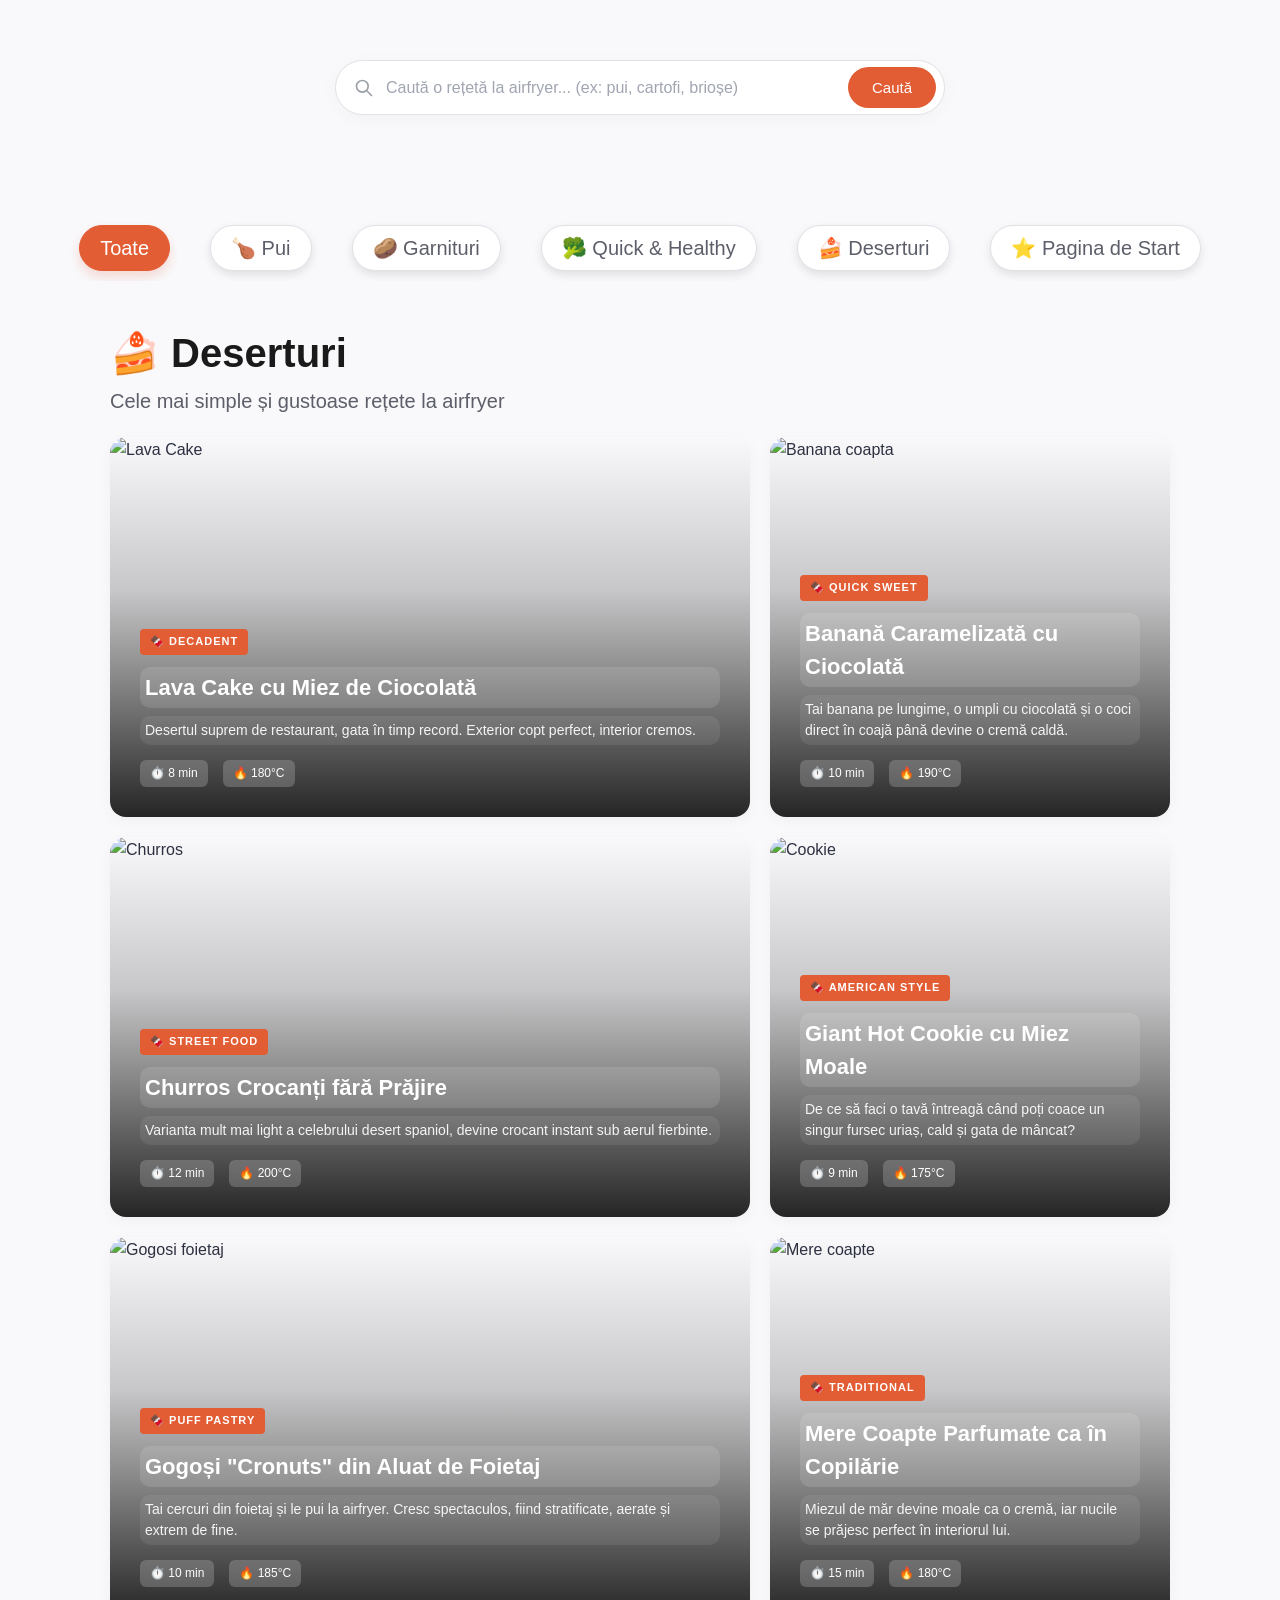
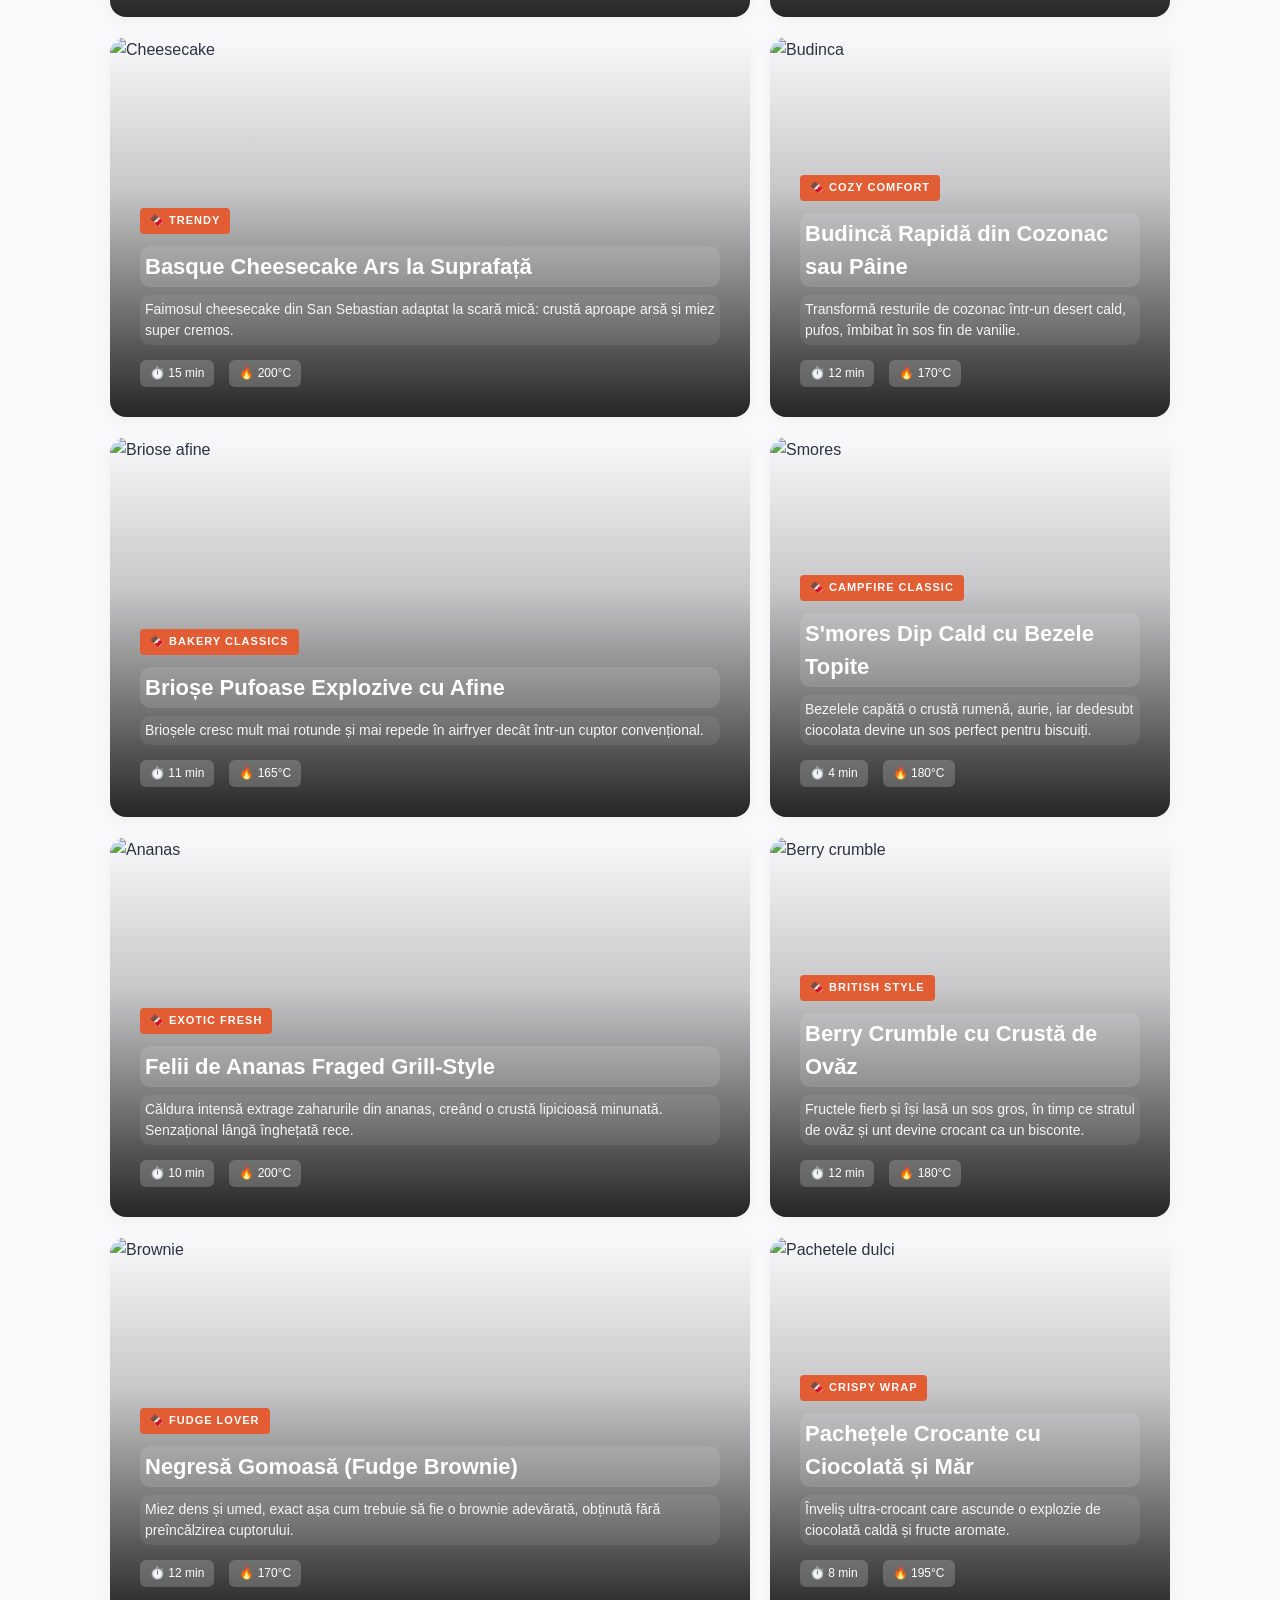
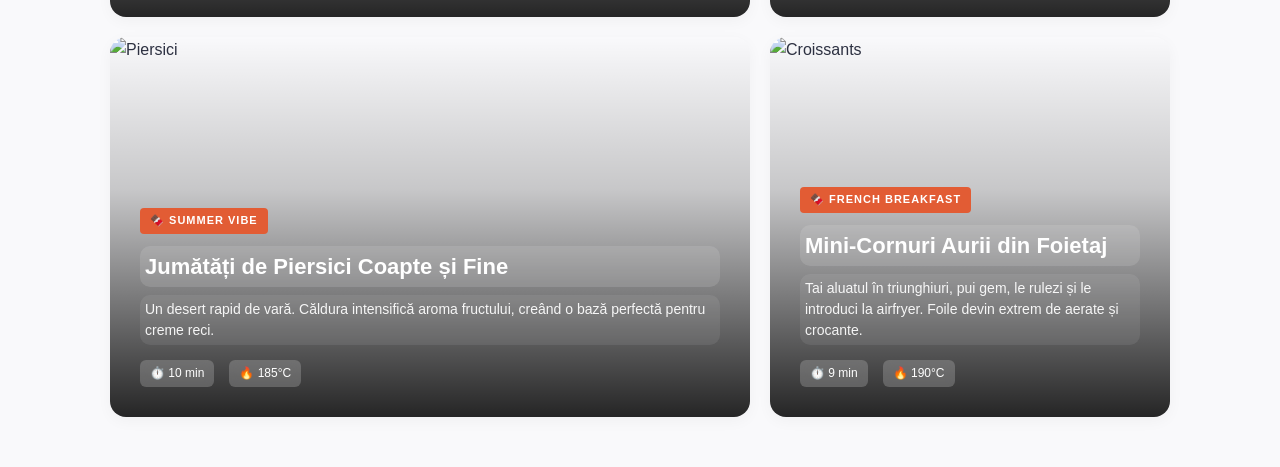
==== deserturi.html @ 23958c7d "Add files via upload" ====
<!DOCTYPE html>
<html lang="en">
<head>
    <meta charset="UTF-8">
    <meta name="viewport" content="width=device-width, initial-scale=1.0">
    <title>Retete rapide pentru airfryer</title>
    
    <link rel = "stylesheet" href = "style.css">
    <link rel = "stylesheet" href = "search_bar.css">
    <link rel = "stylesheet" href = "buttons.css">
    <link rel = "stylesheet" href = "weekly_meals.css">
</head>
<body>

    <section class="search-container">
    <div class="search-wrapper">
        <svg class="search-icon" xmlns="http://www.w3.org/2000/svg" fill="none" viewBox="0 0 24 24" stroke="currentColor">
            <path stroke-linecap="round" stroke-linejoin="round" stroke-width="2" d="M21 21l-6-6m2-5a7 7 0 11-14 0 7 7 0 0114 0z" />
        </svg>
        
        <input type="text" id="recipe-search" placeholder="Caută o rețetă la airfryer... (ex: pui, cartofi, brioșe)" autocomplete="off">
        
        <button type="button" class="search-btn">Caută</button>
    </div>
</section>

    <div class="quick-tags">
    <button class="tag-btn active">Toate</button>
    <button class="tag-btn">🍗 Pui</button>
    <button class="tag-btn">🥔 Garnituri</button>
    <button class="tag-btn">🥦 Quick & Healthy</button>
    <button class="tag-btn">🍰 Deserturi</button>
    <button class="tag-btn">⭐️ Pagina de Start</button>
</div>

<section class="weekly-highlights">
    <div class="weekly-header">
        <h2>🍰 Deserturi</h2>
        <p>Cele mai simple și gustoase rețete la airfryer</p>
    </div>

    <div class="highlights-container">
        <!-- REȚETA 1: LAVA CAKE (LAVĂ DE CIOCOLATĂ) -->
<article class="highlight-card">
    <img src="https://tse4.mm.bing.net/th/id/OIP.wEXzaki8AdE9NDPlQz27PQHaHa?w=1600&h=1600&rs=1&pid=ImgDetMain&o=7&rm=3" alt="Lava Cake" class="highlight-img">
    <div class="highlight-ingredients-overlay">
        <h4>🛒 Ingrediente rapide:</h4>
        <ul>
            <li>50g ciocolată neagră (topită)</li>
            <li>30g unt</li>
            <li>1 ou întreg</li>
            <li>20g zahăr</li>
            <li>15g făină</li>
            <li>*Formă ramekin din ceramică</li>
        </ul>
    </div>
    <div class="highlight-overlay">
        <span class="highlight-badge">🍫 Decadent</span>
        <h3>Lava Cake cu Miez de Ciocolată</h3>
        <p>Desertul suprem de restaurant, gata în timp record. Exterior copt perfect, interior cremos.</p>
        <div class="highlight-meta"><span>⏱️ 8 min</span><span>🔥 180°C</span></div>
    </div>
</article>

<!-- REȚETA 2: BANA-SPLIT COAPTĂ -->
<article class="highlight-card">
    <img src="https://hips.hearstapps.com/hmg-prod/images/banana-split-index-6478e3976e52d.jpg?crop=1.00xw:1.00xh;0" alt="Banana coapta" class="highlight-img">
    <div class="highlight-ingredients-overlay">
        <h4>🛒 Ingrediente rapide:</h4>
        <ul>
            <li>1 banană mare coaptă (cu coajă)</li>
            <li>10g bobițe de ciocolată</li>
            <li>3-4 nuci zdrobite</li>
            <li>Un praf de scorțișoară</li>
            <li>Înghețată</li>
        </ul>
    </div>
    <div class="highlight-overlay">
        <span class="highlight-badge">🍫 Quick Sweet</span>
        <h3>Banană Caramelizată cu Ciocolată</h3>
        <p>Tai banana pe lungime, o umpli cu ciocolată și o coci direct în coajă până devine o cremă caldă.</p>
        <div class="highlight-meta"><span>⏱️ 10 min</span><span>🔥 190°C</span></div>
    </div>
</article>

<!-- REȚETA 3: CHURROS SPANIOL -->
<article class="highlight-card">
    <img src="https://www.carveyourcraving.com/wp-content/uploads/2022/11/Churros-without-eggs.jpg" alt="Churros" class="highlight-img">
    <div class="highlight-ingredients-overlay">
        <h4>🛒 Ingrediente rapids:</h4>
        <ul>
            <li>Aluat opărit (choux) clasic</li>
            <li>20g unt topit (pentru uns)</li>
            <li>3 linguri zahăr brun</li>
            <li>1 linguriță scorțișoară</li>
        </ul>
    </div>
    <div class="highlight-overlay">
        <span class="highlight-badge">🍫 Street Food</span>
        <h3>Churros Crocanți fără Prăjire</h3>
        <p>Varianta mult mai light a celebrului desert spaniol, devine crocant instant sub aerul fierbinte.</p>
        <div class="highlight-meta"><span>⏱️ 12 min</span><span>🔥 200°C</span></div>
    </div>
</article>

<!-- REȚETA 4: COOKIE URIAȘĂ CU CIOCOLATĂ -->
<article class="highlight-card">
    <img src="https://images.unsplash.com/photo-1499636136210-6f4ee915583e?q=80&w=600&auto=format&fit=crop" alt="Cookie" class="highlight-img">
    <div class="highlight-ingredients-overlay">
        <h4>🛒 Ingrediente rapide:</h4>
        <ul>
            <li>50g făină</li>
            <li>25g unt moale</li>
            <li>20g zahăr brun</li>
            <li>1 lingură lapte</li>
            <li>30g ciocolată bucăți</li>
            <li>*Hârtie de copt</li>
        </ul>
    </div>
    <div class="highlight-overlay">
        <span class="highlight-badge">🍫 American Style</span>
        <h3>Giant Hot Cookie cu Miez Moale</h3>
        <p>De ce să faci o tavă întreagă când poți coace un singur fursec uriaș, cald și gata de mâncat?</p>
        <div class="highlight-meta"><span>⏱️ 9 min</span><span>🔥 175°C</span></div>
    </div>
</article>

<!-- REȚETA 5: GOGOȘI RAPIDE DIN FOIETAJ -->
<article class="highlight-card">
    <img src="https://images.unsplash.com/photo-1551024601-bec78aea704b?q=80&w=600&auto=format&fit=crop" alt="Gogosi foietaj" class="highlight-img">
    <div class="highlight-ingredients-overlay">
        <h4>🛒 Ingrediente rapide:</h4>
        <ul>
            <li>1 aluat de foietaj proaspăt</li>
            <li>20ml lapte (pentru uns)</li>
            <li>Zahăr pudră cu aromă de vanilie</li>
            <li>Sos de ciocolată sau gem (opțional)</li>
        </ul>
    </div>
    <div class="highlight-overlay">
        <span class="highlight-badge">🍫 Puff Pastry</span>
        <h3>Gogoși "Cronuts" din Aluat de Foietaj</h3>
        <p>Tai cercuri din foietaj și le pui la airfryer. Cresc spectaculos, fiind stratificate, aerate și extrem de fine.</p>
        <div class="highlight-meta"><span>⏱️ 10 min</span><span>🔥 185°C</span></div>
    </div>
</article>

<!-- REȚETA 6: MERE COAPTE CU NUCI ȘI MIERE -->
<article class="highlight-card">
    <img src="https://images.unsplash.com/photo-1607330289024-1535c6b4e1c1?q=80&w=600&auto=format&fit=crop" alt="Mere coapte" class="highlight-img">
    <div class="highlight-ingredients-overlay">
        <h4>🛒 Ingrediente rapide:</h4>
        <ul>
            <li>2 mere mari (scobite de cotor)</li>
            <li>30g miez de nucă mărunțit</li>
            <li>1 lingură stafide & 1 lg miere</li>
            <li>Scorțișoară & un cubuleț de unt</li>
        </ul>
    </div>
    <div class="highlight-overlay">
        <span class="highlight-badge">🍫 Traditional</span>
        <h3>Mere Coapte Parfumate ca în Copilărie</h3>
        <p>Miezul de măr devine moale ca o cremă, iar nucile se prăjesc perfect în interiorul lui.</p>
        <div class="highlight-meta"><span>⏱️ 15 min</span><span>🔥 180°C</span></div>
    </div>
</article>

<!-- REȚETA 7: MINI CHEESECAKE BASQUE -->
<article class="highlight-card">
    <img src="https://images.unsplash.com/photo-1524351199679-46cddf530c04?q=80&w=600&auto=format&fit=crop" alt="Cheesecake" class="highlight-img">
    <div class="highlight-ingredients-overlay">
        <h4>🛒 Ingrediente rapide:</h4>
        <ul>
            <li>150g cremă de brânză grasă</li>
            <li>1 ou mediu & 40g zahăr</li>
            <li>50ml smântână lichidă (35%)</li>
            <li>5g amidon de porumb</li>
        </ul>
    </div>
    <div class="highlight-overlay">
        <span class="highlight-badge">🍫 Trendy</span>
        <h3>Basque Cheesecake Ars la Suprafață</h3>
        <p>Faimosul cheesecake din San Sebastian adaptat la scară mică: crustă aproape arsă și miez super cremos.</p>
        <div class="highlight-meta"><span>⏱️ 15 min</span><span>🔥 200°C</span></div>
    </div>
</article>

<!-- REȚETA 8: BREAD PUDDING (BUDINĂ DE PÂINE) -->
<article class="highlight-card">
    <img src="https://images.unsplash.com/photo-1600431521340-491eca880813?q=80&w=600&auto=format&fit=crop" alt="Budinca" class="highlight-img">
    <div class="highlight-ingredients-overlay">
        <h4>🛒 Ingrediente rapide:</h4>
        <ul>
            <li>2 felii cozonac sau pâine veche</li>
            <li>1 ou bătut + 80ml lapte</li>
            <li>10g zahăr vanilat</li>
            <li>10g merișoare sau ciocolată</li>
        </ul>
    </div>
    <div class="highlight-overlay">
        <span class="highlight-badge">🍫 Cozy Comfort</span>
        <h3>Budincă Rapidă din Cozonac sau Pâine</h3>
        <p>Transformă resturile de cozonac într-un desert cald, pufos, îmbibat în sos fin de vanilie.</p>
        <div class="highlight-meta"><span>⏱️ 12 min</span><span>🔥 170°C</span></div>
    </div>
</article>

<!-- REȚETA 9: BRIOȘE CU AFINE (MUFFINS) -->
<article class="highlight-card">
    <img src="https://images.unsplash.com/photo-1607958996333-41aef7caefaa?q=80&w=600&auto=format&fit=crop" alt="Briose afine" class="highlight-img">
    <div class="highlight-ingredients-overlay">
        <h4>🛒 Ingrediente rapide:</h4>
        <ul>
            <li>70g făină & 1/2 lgț praf copt</li>
            <li>1 ou, 30ml ulei & 30g zahăr</li>
            <li>O mână de afine proaspete</li>
            <li>*Forme de brioșe din silicon</li>
        </ul>
    </div>
    <div class="highlight-overlay">
        <span class="highlight-badge">🍫 Bakery Classics</span>
        <h3>Brioșe Pufoase Explozive cu Afine</h3>
        <p>Brioșele cresc mult mai rotunde și mai repede în airfryer decât într-un cuptor convențional.</p>
        <div class="highlight-meta"><span>⏱️ 11 min</span><span>🔥 165°C</span></div>
    </div>
</article>

<!-- REȚETA 10: S'MORES CAFE-DELIGHT -->
<article class="highlight-card">
    <img src="https://images.unsplash.com/photo-1541414779316-956a5084c0d4?q=80&w=600&auto=format&fit=crop" alt="Smores" class="highlight-img">
    <div class="highlight-ingredients-overlay">
        <h4>🛒 Ingrediente rapide:</h4>
        <ul>
            <li>4 biscuiți digestivi mari</li>
            <li>4 bezele pufoase (Marshmallows)</li>
            <li>50g ciocolată cu lapte ruptă cuburi</li>
            <li>*Tăviță mică de aluminiu</li>
        </ul>
    </div>
    <div class="highlight-overlay">
        <span class="highlight-badge">🍫 Campfire Classic</span>
        <h3>S'mores Dip Cald cu Bezele Topite</h3>
        <p>Bezelele capătă o crustă rumenă, aurie, iar dedesubt ciocolata devine un sos perfect pentru biscuiți.</p>
        <div class="highlight-meta"><span>⏱️ 4 min</span><span>🔥 180°C</span></div>
    </div>
</article>

<!-- REȚETA 11: ANANAS CARAMELIZAT CU ÎNGHEȚATĂ -->
<article class="highlight-card">
    <img src="https://images.unsplash.com/photo-1550258987-190a2d41a8ba?q=80&w=600&auto=format&fit=crop" alt="Ananas" class="highlight-img">
    <div class="highlight-ingredients-overlay">
        <h4>🛒 Ingrediente rapide:</h4>
        <ul>
            <li>2 felii groase de ananas proaspăt</li>
            <li>1 linguriță zahăr brun</li>
            <li>Un praf de scorțișoară</li>
            <li>*Înghețată de vanilie (la servire)</li>
        </ul>
    </div>
    <div class="highlight-overlay">
        <span class="highlight-badge">🍫 Exotic Fresh</span>
        <h3>Felii de Ananas Fraged Grill-Style</h3>
        <p>Căldura intensă extrage zaharurile din ananas, creând o crustă lipicioasă minunată. Senzațional lângă înghețată rece.</p>
        <div class="highlight-meta"><span>⏱️ 10 min</span><span>🔥 200°C</span></div>
    </div>
</article>

<!-- REȚETA 12: CRUMBLE CU FRUCTE DE PĂDURE -->
<article class="highlight-card">
    <img src="https://images.unsplash.com/photo-1627998125950-8de63d41e7f6?q=80&w=600&auto=format&fit=crop" alt="Berry crumble" class="highlight-img">
    <div class="highlight-ingredients-overlay">
        <h4>🛒 Ingrediente rapide:</h4>
        <ul>
            <li>100g amestec fructe de pădure</li>
            <li>1 linguriță amidon & 1 lgț zahăr</li>
            <li>20g fulgi ovăz + 15g făină</li>
            <li>15g unt rece tăiat cubulețe</li>
        </ul>
    </div>
    <div class="highlight-overlay">
        <span class="highlight-badge">🍫 British Style</span>
        <h3>Berry Crumble cu Crustă de Ovăz</h3>
        <p>Fructele fierb și își lasă un sos gros, în timp ce stratul de ovăz și unt devine crocant ca un bisconte.</p>
        <div class="highlight-meta"><span>⏱️ 12 min</span><span>🔥 180°C</span></div>
    </div>
</article>

<!-- REȚETA 13: BROWNIE RAPIDĂ CU NUCI -->
<article class="highlight-card">
    <img src="https://images.unsplash.com/photo-1564355808539-22fda35bed7e?q=80&w=600&auto=format&fit=crop" alt="Brownie" class="highlight-img">
    <div class="highlight-ingredients-overlay">
        <h4>🛒 Ingrediente rapide:</h4>
        <ul>
            <li>40g unt topit & 40g zahăr</li>
            <li>1 ou + 15g cacao neagră</li>
            <li>25g făină & 15g nuci tocate</li>
            <li>*Mică formă pătrată din silicon</li>
        </ul>
    </div>
    <div class="highlight-overlay">
        <span class="highlight-badge">🍫 Fudge Lover</span>
        <h3>Negresă Gomoasă (Fudge Brownie)</h3>
        <p>Miez dens și umed, exact așa cum trebuie să fie o brownie adevărată, obținută fără preîncălzirea cuptorului.</p>
        <div class="highlight-meta"><span>⏱️ 12 min</span><span>🔥 170°C</span></div>
    </div>
</article>

<!-- REȚETA 14: PACHEȚELE DE PRIMĂVARĂ DULCI -->
<article class="highlight-card">
    <img src="https://images.unsplash.com/photo-1606756790138-261d2b21cd75?q=80&w=600&auto=format&fit=crop" alt="Pachetele dulci" class="highlight-img">
    <div class="highlight-ingredients-overlay">
        <h4>🛒 Ingrediente rapide:</h4>
        <ul>
            <li>2 foi de plăcintă / pachețele</li>
            <li>2 linguri Nutella sau Finetti</li>
            <li>Jumătate de măr tăiat cubulețe mărunte</li>
            <li>Un strop de ulei (pentru pulverizat)</li>
        </ul>
    </div>
    <div class="highlight-overlay">
        <span class="highlight-badge">🍫 Crispy Wrap</span>
        <h3>Pachețele Crocante cu Ciocolată și Măr</h3>
        <p>Înveliș ultra-crocant care ascunde o explozie de ciocolată caldă și fructe aromate.</p>
        <div class="highlight-meta"><span>⏱️ 8 min</span><span>🔥 195°C</span></div>
    </div>
</article>

<!-- REȚETA 15: PIERSICI CU SCORȚIȘOARĂ ȘI MASCARPONE -->
<article class="highlight-card">
    <img src="https://images.unsplash.com/photo-1595124201383-e37408fa19a6?q=80&w=600&auto=format&fit=crop" alt="Piersici" class="highlight-img">
    <div class="highlight-ingredients-overlay">
        <h4>🛒 Ingrediente rapide:</h4>
        <ul>
            <li>1 piersică sau nectarinedă mare (jumătăți)</li>
            <li>1 linguriță zahăr vanilat</li>
            <li>Un praf de scorțișoară</li>
            <li>1 lingură cremă mascarpone (la final)</li>
        </ul>
    </div>
    <div class="highlight-overlay">
        <span class="highlight-badge">🍫 Summer Vibe</span>
        <h3>Jumătăți de Piersici Coapte și Fine</h3>
        <p>Un desert rapid de vară. Căldura intensifică aroma fructului, creând o bază perfectă pentru creme reci.</p>
        <div class="highlight-meta"><span>⏱️ 10 min</span><span>🔥 185°C</span></div>
    </div>
</article>

<!-- REȚETA 16: MINI CROISSANTS CU GEM -->
<article class="highlight-card">
    <img src="https://images.unsplash.com/photo-1555507036-ab1f4038808a?q=80&w=600&auto=format&fit=crop" alt="Croissants" class="highlight-img">
    <div class="highlight-ingredients-overlay">
        <h4>🛒 Ingrediente rapide:</h4>
        <ul>
            <li>1 aluat foietaj rotund</li>
            <li>4 lingurițe gem de căpșuni sau caise</li>
            <li>1 galbenus de ou (pentru luciu)</li>
            <li>Zahăr pudră</li>
        </ul>
    </div>
    <div class="highlight-overlay">
        <span class="highlight-badge">🍫 French Breakfast</span>
        <h3>Mini-Cornuri Aurii din Foietaj</h3>
        <p>Tai aluatul în triunghiuri, pui gem, le rulezi și le introduci la airfryer. Foile devin extrem de aerate și crocante.</p>
        <div class="highlight-meta"><span>⏱️ 9 min</span><span>🔥 190°C</span></div>
    </div>
</article>
    </div>
</section>
    
    <script src = "index.js"> </script>
</body>
</html>
---- style.css ----
* {
    box-sizing: border-box;
    margin: 0;
    padding: 0;
}

body {
    background-color: #f9f9fb; /* Fundal off-white modern */
    font-family: 'Inter', -apple-system, BlinkMacSystemFont, sans-serif;
    color: #2d3142;
    line-height: 1.6;
    padding-bottom: 40px; /* Spațiu la baza paginii */
}
---- search_bar.css ----
.search-container {
    width: 100%;
    max-width: 650px; 
    margin: 60px auto 100px auto; /* Spațiere generoasă sus */
    padding: 0 20px;
}

.search-wrapper {
    display: flex;
    align-items: center;
    background: #ffffff;
    padding: 6px 8px 6px 18px; 
    border-radius: 50px; 
    border: 1px solid #e1e1e6; 
    box-shadow: 0 4px 20px rgba(0, 0, 0, 0.03); 
    transition: all 0.3s ease;
}

.search-wrapper:focus-within {
    border-color: #e25c34;
    box-shadow: 0 8px 25px rgba(226, 92, 52, 0.12); 
}

.search-icon {
    width: 20px;
    height: 20px;
    color: #9aa0a6; 
    margin-right: 12px;
    flex-shrink: 0;
    transition: color 0.3s ease;
}

.search-wrapper:focus-within .search-icon {
    color: #e25c34; 
}

#recipe-search {
    border: none;
    outline: none;
    width: 100%;
    font-family: inherit; 
    font-size: 16px;
    color: #1a1a1a;
    background: transparent;
}

#recipe-search::placeholder {
    color: #a0a5b1;
}

.search-btn {
    background: #e25c34; 
    color: white;
    border: none;
    outline: none;
    padding: 12px 24px;
    border-radius: 50px;
    font-family: inherit;
    font-weight: 500;
    font-size: 15px;
    cursor: pointer;
    transition: background 0.2s ease, transform 0.1s ease;
}

.search-btn:hover {
    background: #cb4f2a; 
}

.search-btn:active {
    transform: scale(0.97); 
}
---- buttons.css ----
.quick-tags {
    display: flex;
    justify-content: center; /* Centrează butoanele pe desktop */
    gap: 40px; /* Spațiu egal între pastile */
    margin: 20px auto;
    padding: 10px 20px;
    max-width: 3000px;
    
    /* Optimizare mobil: dacă sunt prea multe tag-uri, se face scroll pe orizontală */
    overflow-x: auto;
    white-space: nowrap;
    scrollbar-width: none; /* Ascunde scrollbar-ul pe Firefox */
}

/* Ascunde scrollbar-ul pe Chrome, Safari și Edge pentru un look minimalist */
.quick-tags::-webkit-scrollbar {
    display: none;
}

/* Stilul de bază pentru fiecare pastilă (Buton inactiv) */
.tag-btn {
    font-size: 20px;
    font-weight: 500;
    font-family: inherit;
    color: #5c5e69;
    background-color: #ffffff; /* Fundal alb curat */
    padding: 10px 20px;
    border-radius: 50px; /*rotunjeste colturile*/
    border: 1px solid #e1e1e6;
    cursor: pointer;
    transition: all 0.25s ease;
    flex-shrink: 0; /* impiedica deformarea pe mobil */

    box-shadow: 0 4px 10px rgba(0, 0, 0, 0.1);
    transition: all 0.3s ease;
}

.tag-btn:active {
    transform: scale(0.97);
}

/* Efectul la hover pe butoane */
.tag-btn:hover {
    border-color: #e25c34;
    color: #e25c34;
    background-color: rgba(226, 92, 52, 0.03); /* Un fundal portocaliu extrem de șters */

    transform: translateY(-1px);
}

/* Stilul pentru butonul activ/selectat (clasa .active din HTML) */
.tag-btn.active {
    background-color: #e25c34;
    color: #ffffff;
    border-color: #e25c34;
    box-shadow: 0 6px 12px rgba(226, 92, 52, 0.2); 
    transform: none;
    
}

.tag-btn.active:hover{
    background: #cb4f2a;

    transform: translateY(-1.3px);
}
---- weekly_meals.css ----
.weekly-highlights {
    max-width: 1100px;
    margin: 40px auto 10px auto;
    padding: 0 20px;
}

.weekly-header {
    margin-bottom: 20px;
}

.weekly-header h2 {
    font-size: 40px;
    font-family: sans-serif, 'Inter', -apple-system, BlinkMacSystemFont;
    font-weight: 600;
    color: #1a1a1a;
}

.weekly-header p {
    font-size: 20px;
    color: #5c5e69;
    font-family: sans-serif, 'Inter', -apple-system, BlinkMacSystemFont;
}

/* Containerul folosește Grid pentru a pune cele 2 bannere unul lângă altul */
.highlights-container {
    display: grid;
    grid-template-columns: 1.6fr 1fr; /* Primul card e mai lat decât al doilea (asimetrie premium) */
    gap: 20px;
}

/* Pe ecrane mai mici (tablete/telefoane), le punem unul sub altul */
@media (max-width: 768px) {
    .highlights-container {
        grid-template-columns: 1fr;
    }
}

.highlight-card {
    position: relative;
    height: 380px; /* Înălțime fixă generoasă */
    border-radius: 16px;
    overflow: hidden;
    box-shadow: 0 4px 15px rgba(0, 0, 0, 0.04);
    cursor: pointer;
    transition: transform 0.3s ease, box-shadow 0.3s ease;
}

.highlight-card:hover {
    transform: translateY(-4px);
    box-shadow: 0 12px 30px rgba(0, 0, 0, 0.12);
}

.highlight-img {
    width: 100%;
    height: 100%;
    object-fit: cover;
    transition: transform 0.5s ease;
}

.highlight-card:hover .highlight-img {
    transform: scale(1.03);
}

/* Gradientul întunecat de peste imagine care face textul alb lizibil */
.highlight-overlay {
    position: absolute;
    bottom: 0;
    left: 0;
    width: 100%;
    height: 100%;
    /* Gradient de la transparent (sus) la negru opac 85% (jos) */
    background: linear-gradient(to top, rgba(0, 0, 0, 0.85) 0%, rgba(0, 0, 0, 0.2) 60%, transparent 100%);
    padding: 30px;
    display: flex;
    flex-direction: column;
    justify-content: flex-end; /* Împinge textul la baza cardului */
    color: #ffffff;
    /* Adăugat tranziție pentru o dispariție fluidă la hover */
    transition: opacity 0.3s ease, transform 0.3s ease; 
}

.highlight-badge {
    align-self: flex-start; /* Se micșorează pe lățimea textului său */
    background: #e25c34; /* Culoarea de accent portocalie */
    color: #ffffff;
    font-size: 11px;
    text-transform: uppercase;
    letter-spacing: 1px;
    font-weight: 700;
    padding: 4px 10px;
    border-radius: 4px;
    margin-bottom: 12px;
}

.highlight-overlay h3 {
    font-size: 22px;
    font-weight: 600;
    padding: 4px 5px;
    margin-bottom: 8px;
    line-height: 1.5;
    background: rgba(255, 255, 255, 0.121);
    background-size: auto;
    border-radius: 10px;
    backdrop-filter: blur(1.3px);
}

.highlight-overlay p {
    font-size: 14px;
    background: rgba(255, 255, 255, 0.082);
    padding: 4px 5px;
    background-size: auto;
    border-radius: 10px;
    line-height: 1.5; /* Definim clar înălțimea unui rând (aprox. 20px) */
    color: rgba(255, 255, 255, 0.93);
    margin-bottom: 15px;
    overflow: hidden;   /* Ascunde tot ce depășește cele 2 rânduri */
    font-weight: 500;
    backdrop-filter: blur(1.3px);
}

.highlight-meta {
    display: flex;
    gap: 15px;
}

.highlight-meta span {
    font-size: 12px;
    background: rgba(255, 255, 255, 0.2);
    backdrop-filter: blur(5px);
    padding: 4px 10px;
    border-radius: 6px;
    font-weight: 500;
}

/* ==========================================================================
   STRATUL NOU: INGREDIENTE LA HOVER (INTEGRAT DIRECT)
   ========================================================================== */

.highlight-ingredients-overlay {
    position: absolute;
    top: 0;
    left: 0;
    width: 100%;
    height: 100%;
    background: rgba(0, 0, 0, 0.781); /* Un fundal întunecat premium deep blue/gri */
    padding: 35px;
    display: flex;
    flex-direction: column;
    justify-content: flex-start;
    opacity: 0;
    visibility: hidden;
    transition: all 0.35s cubic-bezier(0.25, 0.46, 0.45, 0.94);
    z-index: 5; /* Se așază deasupra textului vechi */
}

/* Titlul listei de ingrediente */
.highlight-ingredients-overlay h4 {
    font-size: 18px;
    font-weight: 600;
    color: #e25c34; /* Portocaliul de accent */
    margin-bottom: 18px;
    border-bottom: 1px solid rgba(255, 255, 255, 0.1);
    padding-bottom: 8px;
    font-family: sans-serif, 'Inter';
}

.highlight-ingredients-overlay ul {
    list-style: none;
}

.highlight-ingredients-overlay ul li {
    font-size: 17px;
    color: rgba(255, 255, 255, 0.9);
    margin-bottom: 10px;
    position: relative;
    padding-left: 20px;
    font-family: sans-serif, 'Inter';
    font-weight: 500;
}

/* Bulinele portocalii custom */
.highlight-ingredients-overlay ul li::before {
    content: "•";
    position: absolute;
    left: 0;
    color: #e25c34;
    font-weight: bold;
    font-size: 40px;
    line-height: 0.6;
}

/* --- LOGICA DE INTERACȚIUNE LA HOVER --- */

/* 1. Când punem mouse-ul pe card, afișăm ingredientele fluid */
.highlight-card:hover .highlight-ingredients-overlay {
    opacity: 1;
    visibility: visible;
}

/* 2. În același timp, estompăm textul original și îl coborâm subtil */
.highlight-card:hover .highlight-overlay {
    opacity: 0;
    transform: translateY(15px);
}
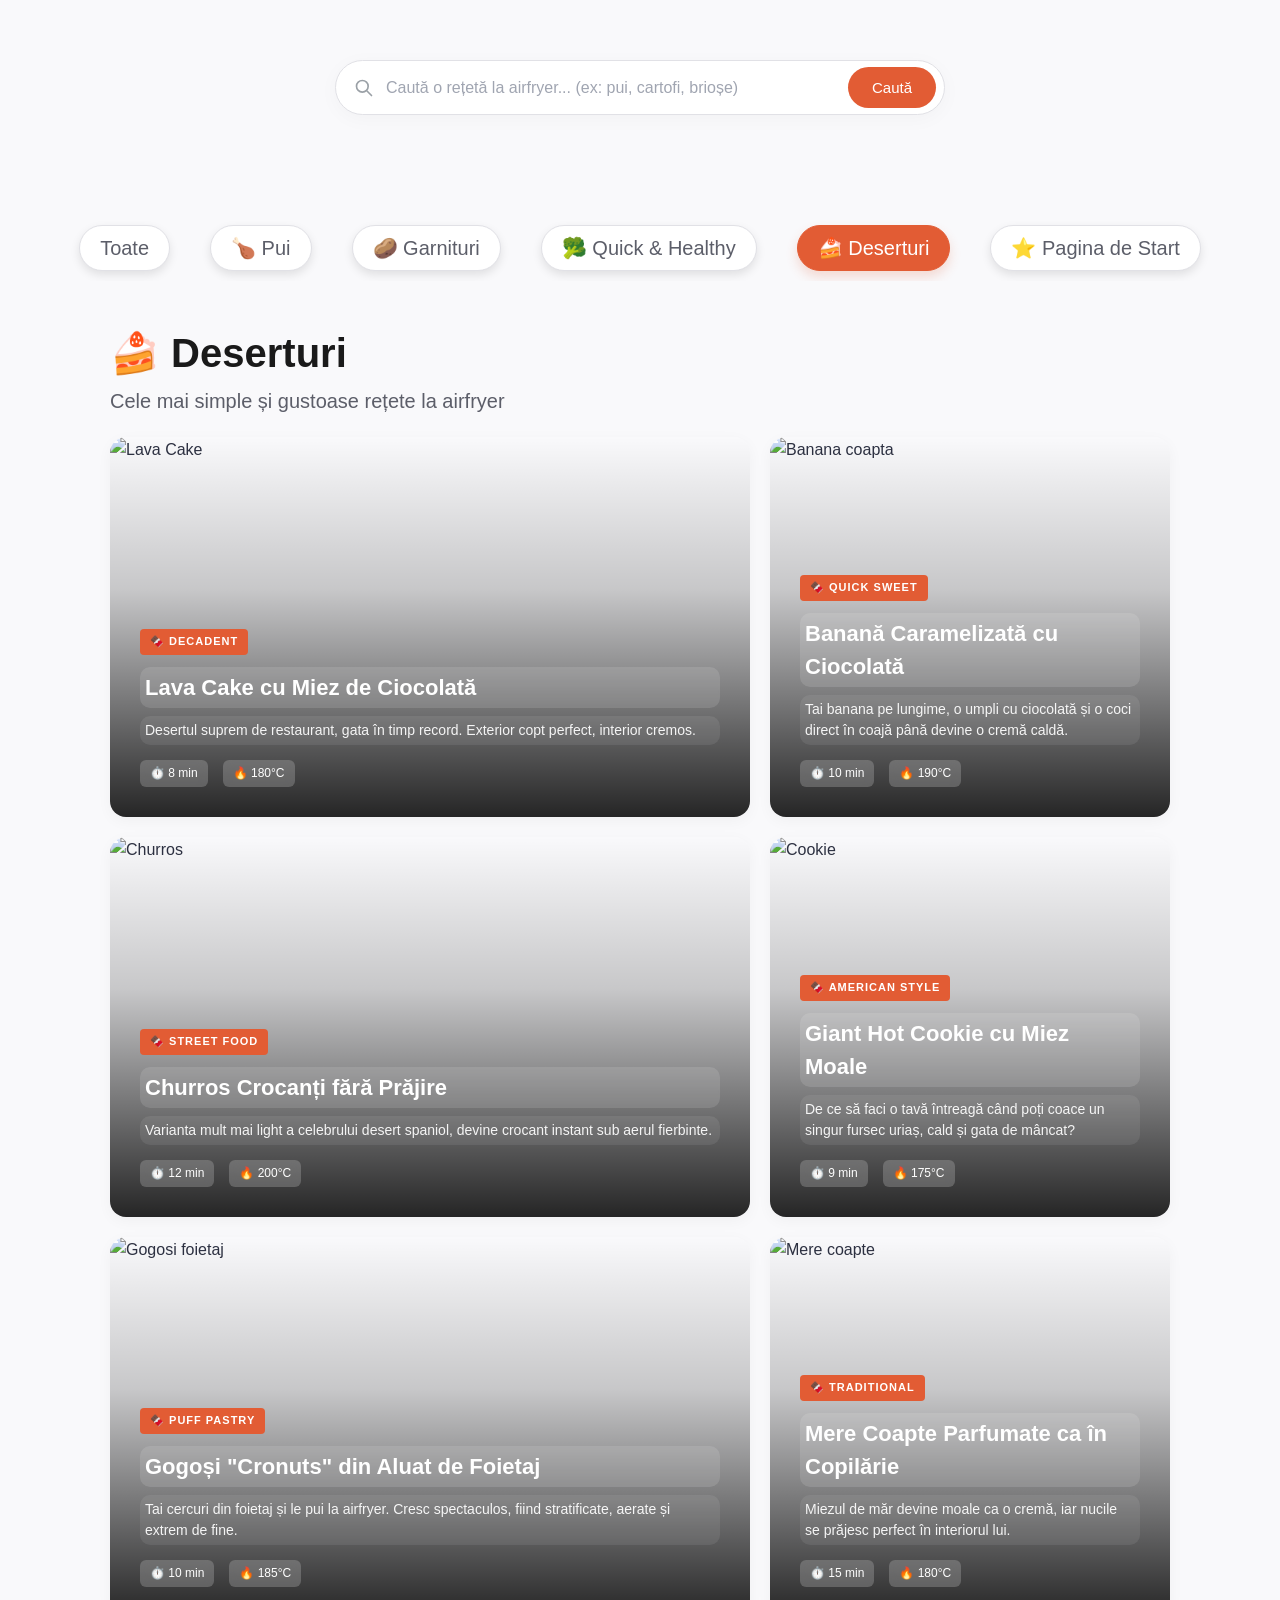
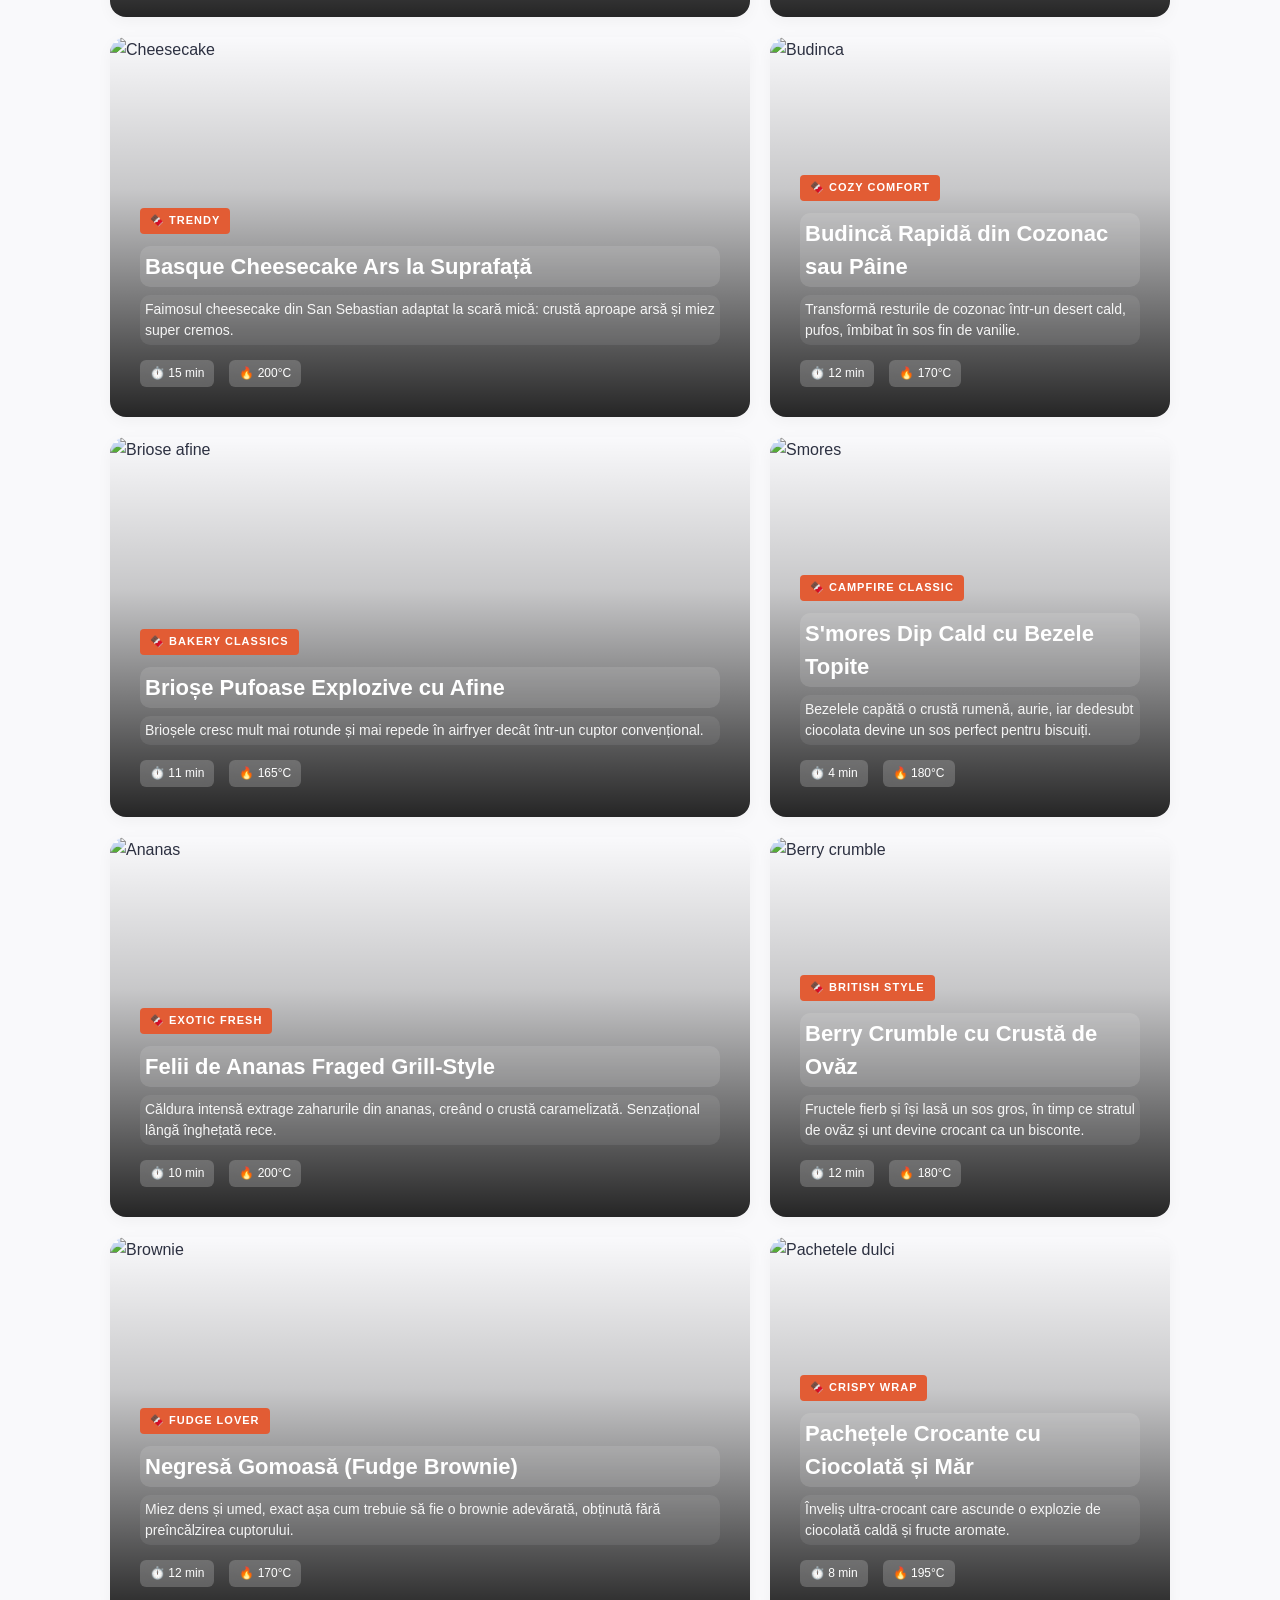
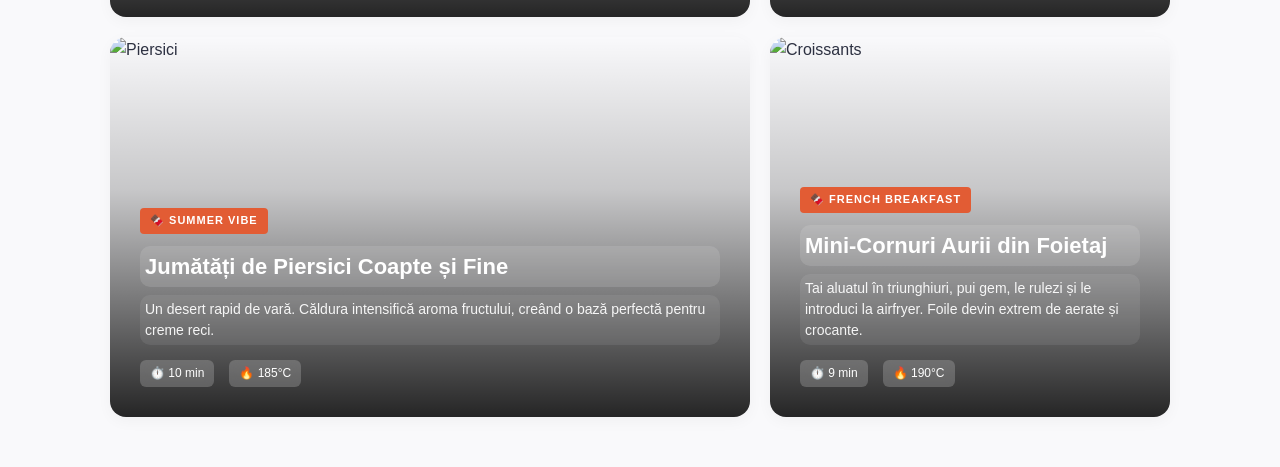
==== commit 7652e065: "Update deserturi.html all recipes + selected button" ====
--- a/deserturi.html
+++ b/deserturi.html
@@ -25,11 +25,11 @@
 </section>
 
     <div class="quick-tags">
-    <button class="tag-btn active">Toate</button>
+    <button class="tag-btn">Toate</button>
     <button class="tag-btn">🍗 Pui</button>
     <button class="tag-btn">🥔 Garnituri</button>
     <button class="tag-btn">🥦 Quick & Healthy</button>
-    <button class="tag-btn">🍰 Deserturi</button>
+    <button class="tag-btn active">🍰 Deserturi</button>
     <button class="tag-btn">⭐️ Pagina de Start</button>
 </div>
 
@@ -147,14 +147,16 @@
 
 <!-- REȚETA 6: MERE COAPTE CU NUCI ȘI MIERE -->
 <article class="highlight-card">
-    <img src="https://images.unsplash.com/photo-1607330289024-1535c6b4e1c1?q=80&w=600&auto=format&fit=crop" alt="Mere coapte" class="highlight-img">
+    <img src="https://tse3.mm.bing.net/th/id/OIP.IlE6hSjR4semCa32xUk-swHaJQ?rs=1&pid=ImgDetMain&o=7&rm=3" alt="Mere coapte" class="highlight-img">
     <div class="highlight-ingredients-overlay">
         <h4>🛒 Ingrediente rapide:</h4>
         <ul>
             <li>2 mere mari (scobite de cotor)</li>
             <li>30g miez de nucă mărunțit</li>
-            <li>1 lingură stafide & 1 lg miere</li>
-            <li>Scorțișoară & un cubuleț de unt</li>
+            <li>30g stafide</li>
+            <li>1 lingură miere</li>
+            <li>Scorțișoară</li>
+            <li>Un cubuleț de unt</li>
         </ul>
     </div>
     <div class="highlight-overlay">
@@ -167,12 +169,13 @@
 
 <!-- REȚETA 7: MINI CHEESECAKE BASQUE -->
 <article class="highlight-card">
-    <img src="https://images.unsplash.com/photo-1524351199679-46cddf530c04?q=80&w=600&auto=format&fit=crop" alt="Cheesecake" class="highlight-img">
+    <img src="https://www.okonomikitchen.com/wp-content/uploads/2024/06/basque-cheesecake.jpg" alt="Cheesecake" class="highlight-img">
     <div class="highlight-ingredients-overlay">
         <h4>🛒 Ingrediente rapide:</h4>
         <ul>
             <li>150g cremă de brânză grasă</li>
-            <li>1 ou mediu & 40g zahăr</li>
+            <li>1 ou mediu</li>
+            <li>40g zahăr</li>
             <li>50ml smântână lichidă (35%)</li>
             <li>5g amidon de porumb</li>
         </ul>
@@ -187,12 +190,13 @@
 
 <!-- REȚETA 8: BREAD PUDDING (BUDINĂ DE PÂINE) -->
 <article class="highlight-card">
-    <img src="https://images.unsplash.com/photo-1600431521340-491eca880813?q=80&w=600&auto=format&fit=crop" alt="Budinca" class="highlight-img">
+    <img src="https://cdn.catine.ro/wp-content/uploads/2022/04/budinca-din-cozonac-invechit-1024x683.jpg" alt="Budinca" class="highlight-img">
     <div class="highlight-ingredients-overlay">
         <h4>🛒 Ingrediente rapide:</h4>
         <ul>
             <li>2 felii cozonac sau pâine veche</li>
-            <li>1 ou bătut + 80ml lapte</li>
+            <li>1 ou bătut</li>
+            <li>80ml lapte</li>
             <li>10g zahăr vanilat</li>
             <li>10g merișoare sau ciocolată</li>
         </ul>
@@ -211,8 +215,11 @@
     <div class="highlight-ingredients-overlay">
         <h4>🛒 Ingrediente rapide:</h4>
         <ul>
-            <li>70g făină & 1/2 lgț praf copt</li>
-            <li>1 ou, 30ml ulei & 30g zahăr</li>
+            <li>70g făină</li>
+            <li>1/2 linguriță praf copt</li>
+            <li>1 ou</li>
+            <li>30ml ulei</li>
+            <li>30g zahăr</li>
             <li>O mână de afine proaspete</li>
             <li>*Forme de brioșe din silicon</li>
         </ul>
@@ -227,7 +234,7 @@
 
 <!-- REȚETA 10: S'MORES CAFE-DELIGHT -->
 <article class="highlight-card">
-    <img src="https://images.unsplash.com/photo-1541414779316-956a5084c0d4?q=80&w=600&auto=format&fit=crop" alt="Smores" class="highlight-img">
+    <img src="https://tse1.explicit.bing.net/th/id/OIP.E0y59dkCGN8uYSQjom6w5wHaLH?rs=1&pid=ImgDetMain&o=7&rm=3" alt="Smores" class="highlight-img">
     <div class="highlight-ingredients-overlay">
         <h4>🛒 Ingrediente rapide:</h4>
         <ul>
@@ -247,7 +254,7 @@
 
 <!-- REȚETA 11: ANANAS CARAMELIZAT CU ÎNGHEȚATĂ -->
 <article class="highlight-card">
-    <img src="https://images.unsplash.com/photo-1550258987-190a2d41a8ba?q=80&w=600&auto=format&fit=crop" alt="Ananas" class="highlight-img">
+    <img src="https://www.madaboutmacarons.com/wp-content/uploads/2013/05/Roasted-pineapple-recipe.jpg" alt="Ananas" class="highlight-img">
     <div class="highlight-ingredients-overlay">
         <h4>🛒 Ingrediente rapide:</h4>
         <ul>
@@ -260,20 +267,22 @@
     <div class="highlight-overlay">
         <span class="highlight-badge">🍫 Exotic Fresh</span>
         <h3>Felii de Ananas Fraged Grill-Style</h3>
-        <p>Căldura intensă extrage zaharurile din ananas, creând o crustă lipicioasă minunată. Senzațional lângă înghețată rece.</p>
+        <p>Căldura intensă extrage zaharurile din ananas, creând o crustă caramelizată. Senzațional lângă înghețată rece.</p>
         <div class="highlight-meta"><span>⏱️ 10 min</span><span>🔥 200°C</span></div>
     </div>
 </article>
 
 <!-- REȚETA 12: CRUMBLE CU FRUCTE DE PĂDURE -->
 <article class="highlight-card">
-    <img src="https://images.unsplash.com/photo-1627998125950-8de63d41e7f6?q=80&w=600&auto=format&fit=crop" alt="Berry crumble" class="highlight-img">
+    <img src="https://sophiespace.com/wp-content/uploads/2025/09/mixed-berry-crumble.png" alt="Berry crumble" class="highlight-img">
     <div class="highlight-ingredients-overlay">
         <h4>🛒 Ingrediente rapide:</h4>
         <ul>
             <li>100g amestec fructe de pădure</li>
-            <li>1 linguriță amidon & 1 lgț zahăr</li>
-            <li>20g fulgi ovăz + 15g făină</li>
+            <li>1 linguriță amidon</li>
+            <li>1 linguriță zahăr</li>
+            <li>20g fulgi ovăz</li>
+            <li>15g făină</li>
             <li>15g unt rece tăiat cubulețe</li>
         </ul>
     </div>
@@ -287,13 +296,16 @@
 
 <!-- REȚETA 13: BROWNIE RAPIDĂ CU NUCI -->
 <article class="highlight-card">
-    <img src="https://images.unsplash.com/photo-1564355808539-22fda35bed7e?q=80&w=600&auto=format&fit=crop" alt="Brownie" class="highlight-img">
-    <div class="highlight-ingredients-overlay">
-        <h4>🛒 Ingrediente rapide:</h4>
-        <ul>
-            <li>40g unt topit & 40g zahăr</li>
-            <li>1 ou + 15g cacao neagră</li>
-            <li>25g făină & 15g nuci tocate</li>
+    <img src="https://scientificallysweet.com/wp-content/uploads/2025/05/IMG_7466-eggless-brownies.jpg" alt="Brownie" class="highlight-img">
+    <div class="highlight-ingredients-overlay">
+        <h4>🛒 Ingrediente rapide:</h4>
+        <ul>
+            <li>40g unt topit</li>
+            <li>40g zahăr</li>
+            <li>1 ou</li>
+            <li>15g cacao neagră</li>
+            <li>25g făină</li>
+            <li>15g nuci tocate</li>
             <li>*Mică formă pătrată din silicon</li>
         </ul>
     </div>
@@ -307,7 +319,7 @@
 
 <!-- REȚETA 14: PACHEȚELE DE PRIMĂVARĂ DULCI -->
 <article class="highlight-card">
-    <img src="https://images.unsplash.com/photo-1606756790138-261d2b21cd75?q=80&w=600&auto=format&fit=crop" alt="Pachetele dulci" class="highlight-img">
+    <img src="https://i.pinimg.com/736x/0c/e7/ee/0ce7eefc3edf666062391652affe2f05.jpg" alt="Pachetele dulci" class="highlight-img">
     <div class="highlight-ingredients-overlay">
         <h4>🛒 Ingrediente rapide:</h4>
         <ul>
@@ -327,7 +339,7 @@
 
 <!-- REȚETA 15: PIERSICI CU SCORȚIȘOARĂ ȘI MASCARPONE -->
 <article class="highlight-card">
-    <img src="https://images.unsplash.com/photo-1595124201383-e37408fa19a6?q=80&w=600&auto=format&fit=crop" alt="Piersici" class="highlight-img">
+    <img src="https://www.wellplated.com/wp-content/uploads/2019/08/Baked-Peaches-in-Maple-Syrup.jpg" alt="Piersici" class="highlight-img">
     <div class="highlight-ingredients-overlay">
         <h4>🛒 Ingrediente rapide:</h4>
         <ul>
@@ -347,7 +359,7 @@
 
 <!-- REȚETA 16: MINI CROISSANTS CU GEM -->
 <article class="highlight-card">
-    <img src="https://images.unsplash.com/photo-1555507036-ab1f4038808a?q=80&w=600&auto=format&fit=crop" alt="Croissants" class="highlight-img">
+    <img src="https://butterandbliss.net/wp-content/uploads/2022/11/Homemade-Almond-Croissants-BUTTERANDBLISS-1-of-9-1200x1800.jpg " alt="Croissants" class="highlight-img">
     <div class="highlight-ingredients-overlay">
         <h4>🛒 Ingrediente rapide:</h4>
         <ul>
@@ -366,7 +378,11 @@
 </article>
     </div>
 </section>
+
+    <div id="no-results-message" style="display: none; text-align: center; padding: 40px 20px; font-size: 1.2rem; color: #666; width: 100%;">
+    🔍 Nu am găsit nicio rețetă pentru căutarea ta. Încearcă altceva!
+    </div>
     
     <script src = "index.js"> </script>
 </body>
-</html>+</html>
